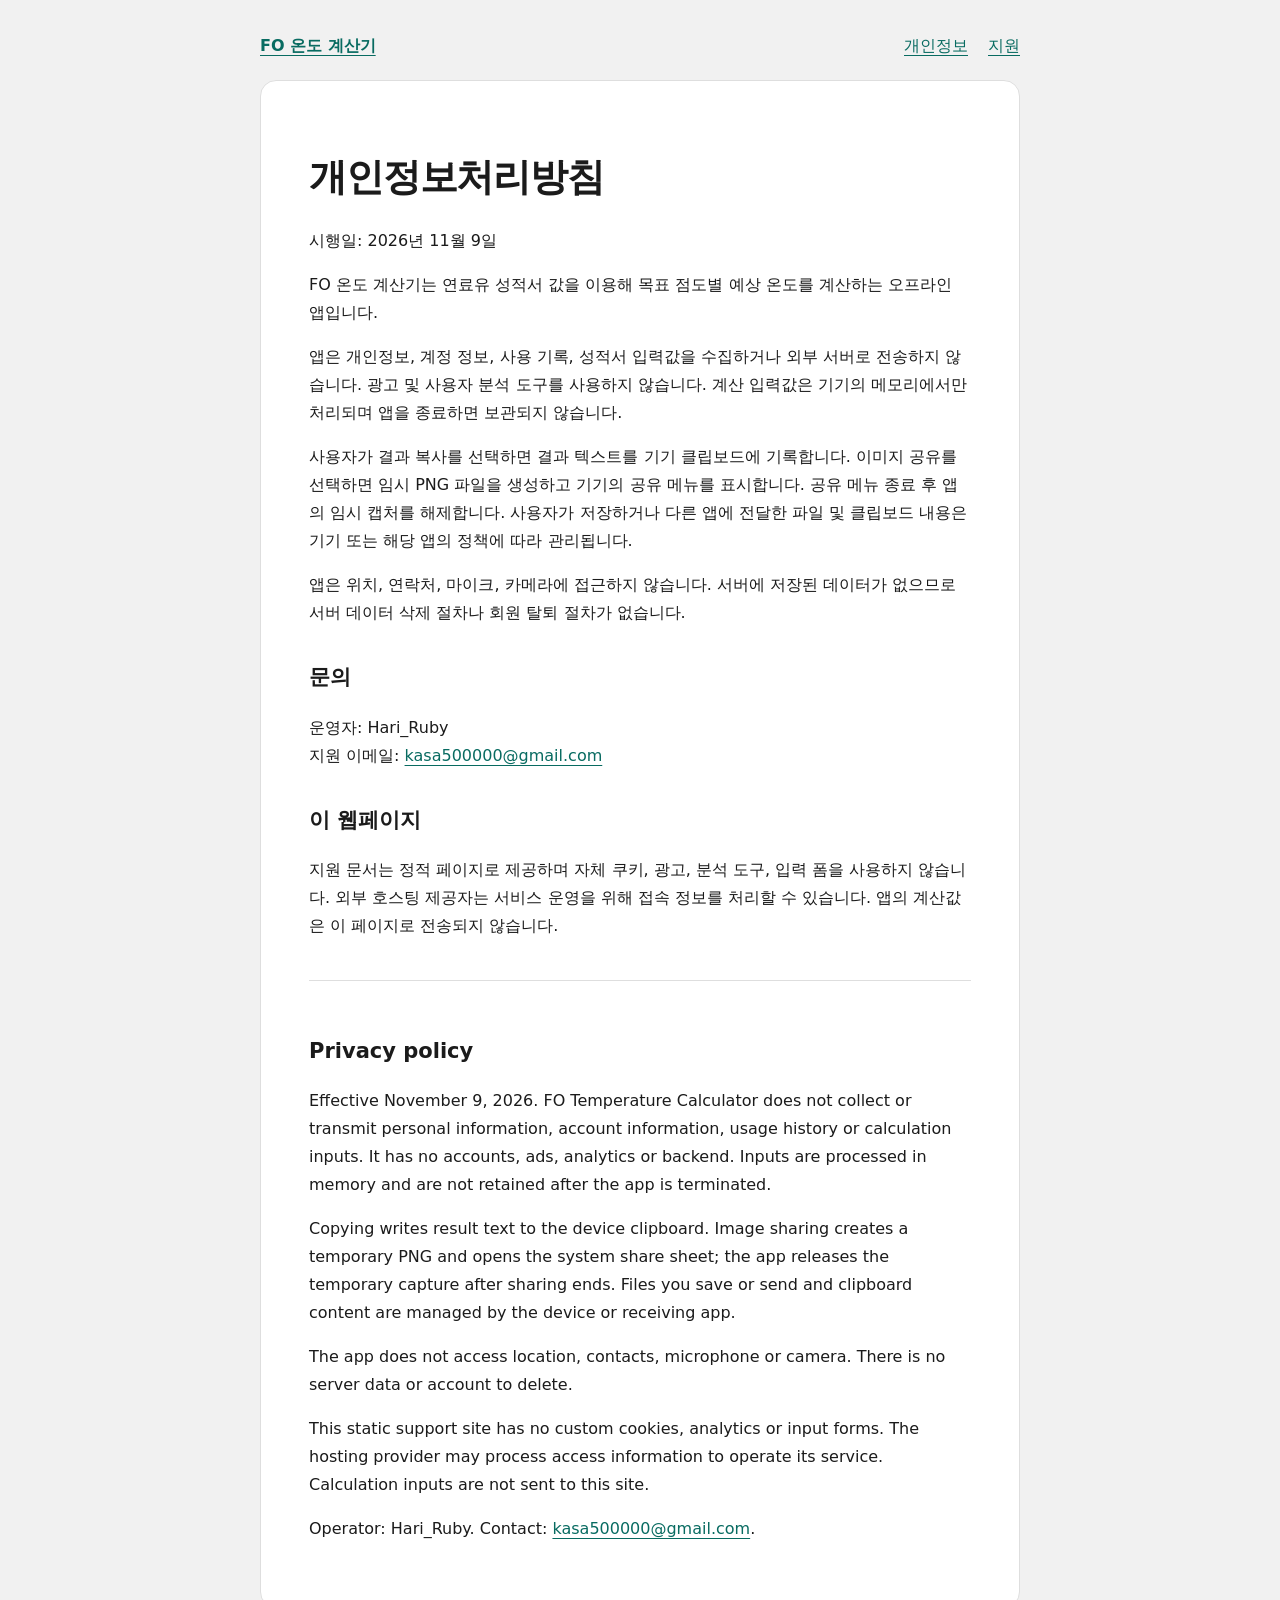
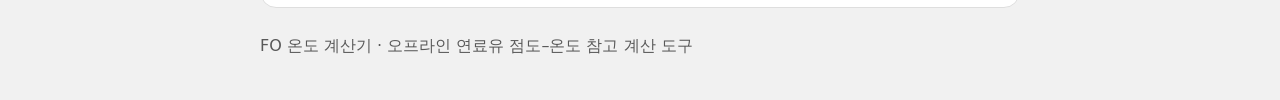
==== privacy/index.html @ a670dcce "Publish FO Calculator privacy and support pages" ====
<!doctype html><html lang="ko"><head><meta charset="utf-8"><meta name="viewport" content="width=device-width,initial-scale=1"><title>개인정보처리방침 · FO 온도 계산기</title><meta name="description" content="FO 온도 계산기의 개인정보처리방침과 사용 안내"><link rel="stylesheet" href="../styles.css"></head><body><header><a href="../index.html"><strong>FO 온도 계산기</strong></a><nav aria-label="주 메뉴"><a href="../privacy/">개인정보</a><a href="../support/">지원</a></nav></header><main><h1>개인정보처리방침</h1><p>시행일: 2026년 11월 9일</p><p>FO 온도 계산기는 연료유 성적서 값을 이용해 목표 점도별 예상 온도를 계산하는 오프라인 앱입니다.</p><p>앱은 개인정보, 계정 정보, 사용 기록, 성적서 입력값을 수집하거나 외부 서버로 전송하지 않습니다. 광고 및 사용자 분석 도구를 사용하지 않습니다. 계산 입력값은 기기의 메모리에서만 처리되며 앱을 종료하면 보관되지 않습니다.</p><p>사용자가 결과 복사를 선택하면 결과 텍스트를 기기 클립보드에 기록합니다. 이미지 공유를 선택하면 임시 PNG 파일을 생성하고 기기의 공유 메뉴를 표시합니다. 공유 메뉴 종료 후 앱의 임시 캡처를 해제합니다. 사용자가 저장하거나 다른 앱에 전달한 파일 및 클립보드 내용은 기기 또는 해당 앱의 정책에 따라 관리됩니다.</p><p>앱은 위치, 연락처, 마이크, 카메라에 접근하지 않습니다. 서버에 저장된 데이터가 없으므로 서버 데이터 삭제 절차나 회원 탈퇴 절차가 없습니다.</p><h2>문의</h2><p>운영자: Hari_Ruby<br>지원 이메일: <a href="mailto:kasa500000@gmail.com">kasa500000@gmail.com</a></p><h2>이 웹페이지</h2><p>지원 문서는 정적 페이지로 제공하며 자체 쿠키, 광고, 분석 도구, 입력 폼을 사용하지 않습니다. 외부 호스팅 제공자는 서비스 운영을 위해 접속 정보를 처리할 수 있습니다. 앱의 계산값은 이 페이지로 전송되지 않습니다.</p><section class="english" lang="en"><h2>Privacy policy</h2><p>Effective November 9, 2026. FO Temperature Calculator does not collect or transmit personal information, account information, usage history or calculation inputs. It has no accounts, ads, analytics or backend. Inputs are processed in memory and are not retained after the app is terminated.</p><p>Copying writes result text to the device clipboard. Image sharing creates a temporary PNG and opens the system share sheet; the app releases the temporary capture after sharing ends. Files you save or send and clipboard content are managed by the device or receiving app.</p><p>The app does not access location, contacts, microphone or camera. There is no server data or account to delete.</p><p>This static support site has no custom cookies, analytics or input forms. The hosting provider may process access information to operate its service. Calculation inputs are not sent to this site.</p><p>Operator: Hari_Ruby. Contact: <a href="mailto:kasa500000@gmail.com">kasa500000@gmail.com</a>.</p></section></main><footer>FO 온도 계산기 · 오프라인 연료유 점도–온도 참고 계산 도구</footer></body></html>
---- styles.css ----
:root{color-scheme:light;font-family:system-ui,-apple-system,BlinkMacSystemFont,"Segoe UI",sans-serif;color:#1b1b1b;background:#f1f1f1;line-height:1.75}*{box-sizing:border-box}body{margin:0}header,main,footer{width:min(760px,calc(100% - 40px));margin:auto}header{padding:32px 0 20px;display:flex;gap:24px;justify-content:space-between;flex-wrap:wrap}nav{display:flex;gap:20px}a{color:#086b61;text-underline-offset:4px}main{background:white;border:1px solid #dedede;border-radius:16px;padding:clamp(24px,5vw,48px)}h1{line-height:1.25;font-size:clamp(28px,5vw,38px);letter-spacing:-.03em}h2{font-size:21px;margin-top:32px}p,li{font-size:16px}small,footer{color:#595959}footer{padding:24px 0 40px}.badge{display:inline-block;background:#e3f2ef;color:#086b61;border-radius:8px;padding:4px 12px;font-size:14px}.english{border-top:1px solid #dedede;margin-top:40px;padding-top:20px}.note{background:#f1f1f1;padding:16px;border-radius:10px}a:focus-visible{outline:3px solid #087c70;outline-offset:4px}
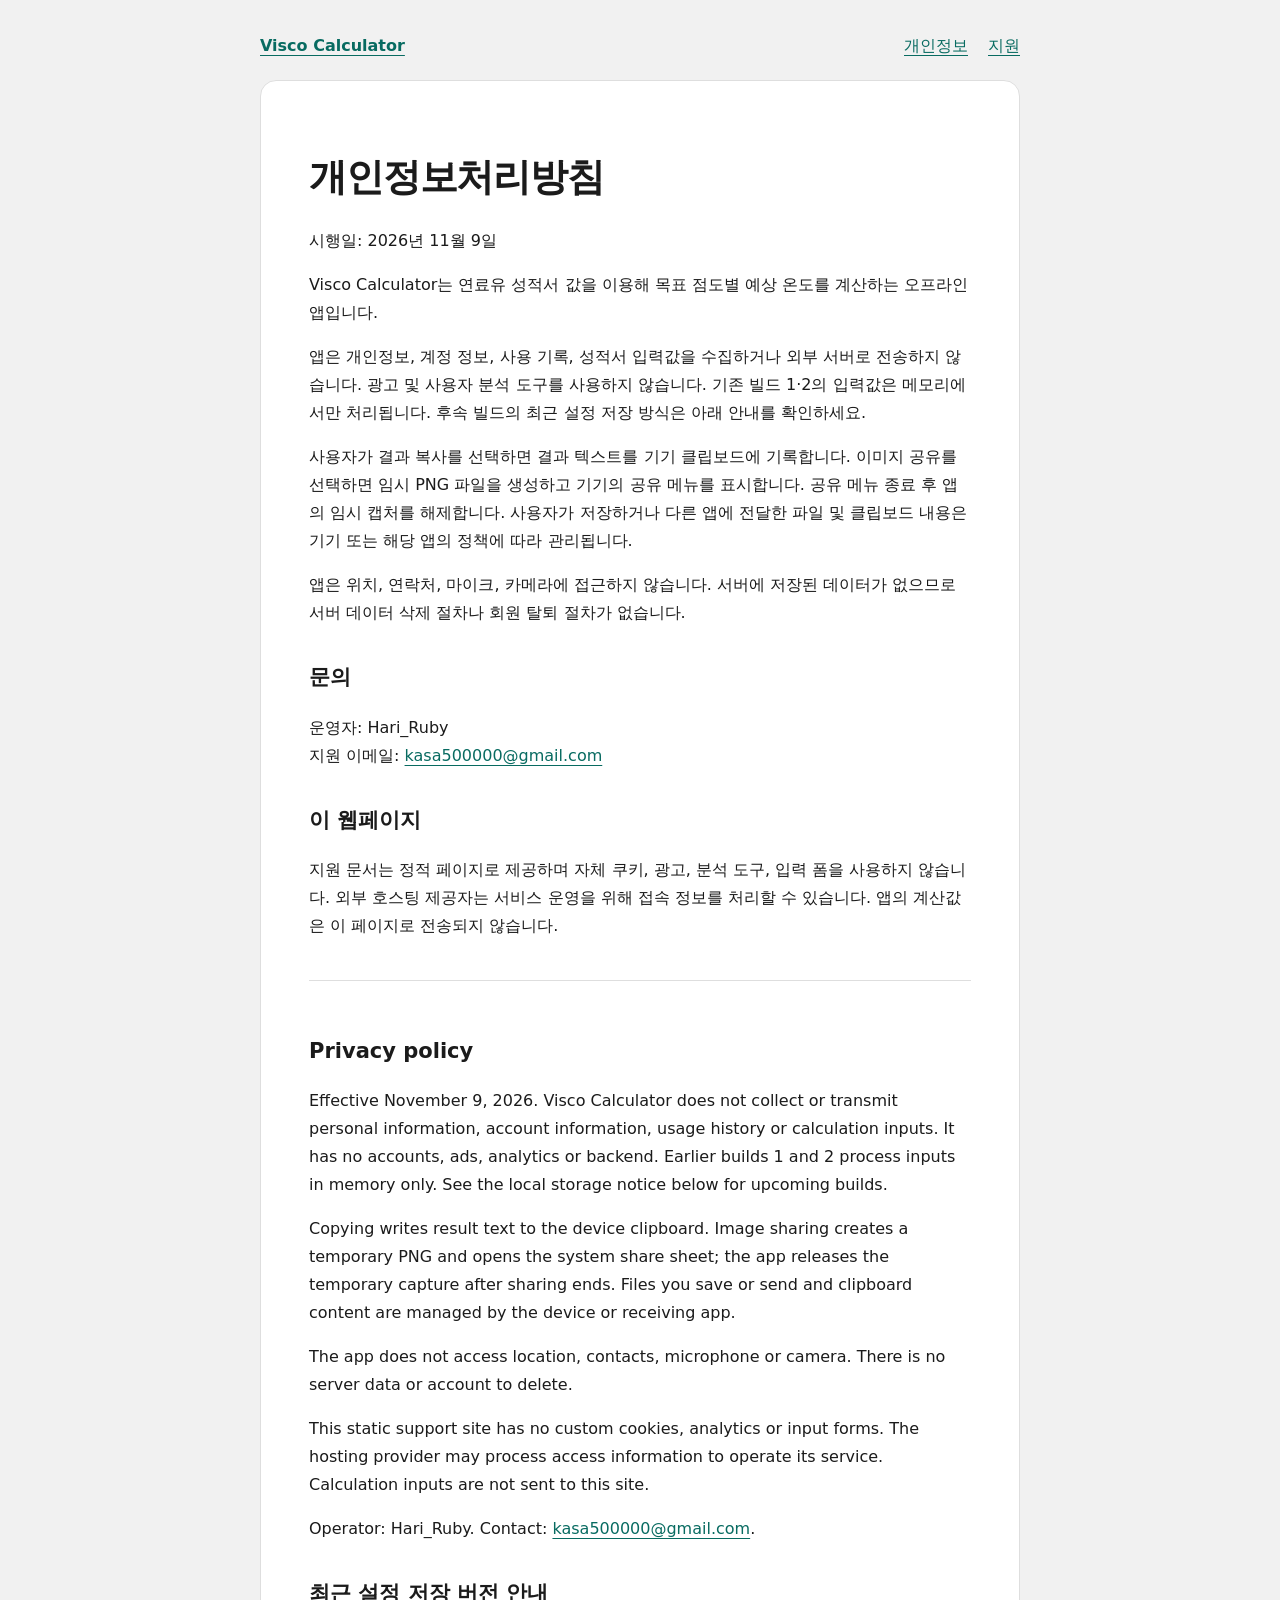
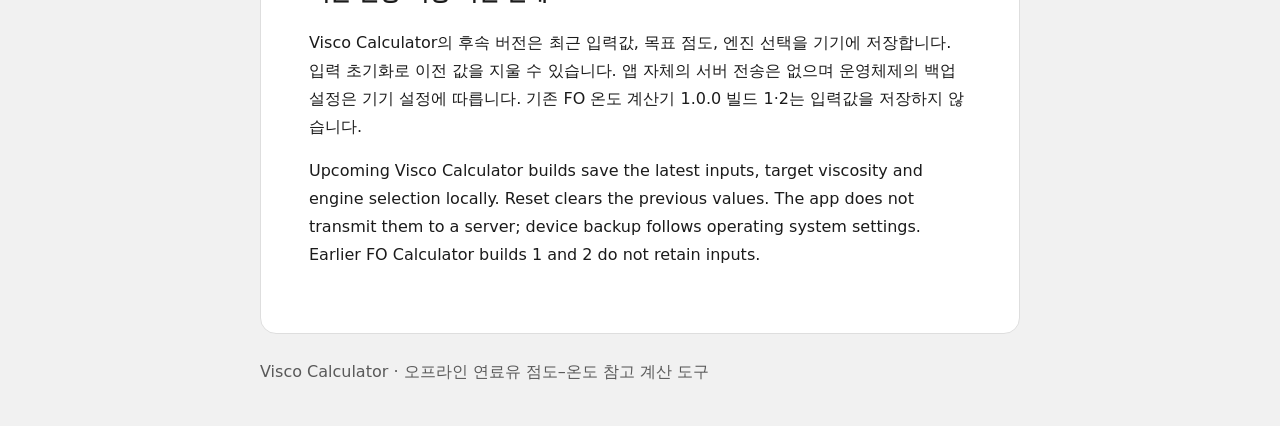
==== commit fd3c3f22: "Document Visco Calculator local preferences and naming" ====
--- a/privacy/index.html
+++ b/privacy/index.html
@@ -1 +1 @@
-<!doctype html><html lang="ko"><head><meta charset="utf-8"><meta name="viewport" content="width=device-width,initial-scale=1"><title>개인정보처리방침 · FO 온도 계산기</title><meta name="description" content="FO 온도 계산기의 개인정보처리방침과 사용 안내"><link rel="stylesheet" href="../styles.css"></head><body><header><a href="../index.html"><strong>FO 온도 계산기</strong></a><nav aria-label="주 메뉴"><a href="../privacy/">개인정보</a><a href="../support/">지원</a></nav></header><main><h1>개인정보처리방침</h1><p>시행일: 2026년 11월 9일</p><p>FO 온도 계산기는 연료유 성적서 값을 이용해 목표 점도별 예상 온도를 계산하는 오프라인 앱입니다.</p><p>앱은 개인정보, 계정 정보, 사용 기록, 성적서 입력값을 수집하거나 외부 서버로 전송하지 않습니다. 광고 및 사용자 분석 도구를 사용하지 않습니다. 계산 입력값은 기기의 메모리에서만 처리되며 앱을 종료하면 보관되지 않습니다.</p><p>사용자가 결과 복사를 선택하면 결과 텍스트를 기기 클립보드에 기록합니다. 이미지 공유를 선택하면 임시 PNG 파일을 생성하고 기기의 공유 메뉴를 표시합니다. 공유 메뉴 종료 후 앱의 임시 캡처를 해제합니다. 사용자가 저장하거나 다른 앱에 전달한 파일 및 클립보드 내용은 기기 또는 해당 앱의 정책에 따라 관리됩니다.</p><p>앱은 위치, 연락처, 마이크, 카메라에 접근하지 않습니다. 서버에 저장된 데이터가 없으므로 서버 데이터 삭제 절차나 회원 탈퇴 절차가 없습니다.</p><h2>문의</h2><p>운영자: Hari_Ruby<br>지원 이메일: <a href="mailto:kasa500000@gmail.com">kasa500000@gmail.com</a></p><h2>이 웹페이지</h2><p>지원 문서는 정적 페이지로 제공하며 자체 쿠키, 광고, 분석 도구, 입력 폼을 사용하지 않습니다. 외부 호스팅 제공자는 서비스 운영을 위해 접속 정보를 처리할 수 있습니다. 앱의 계산값은 이 페이지로 전송되지 않습니다.</p><section class="english" lang="en"><h2>Privacy policy</h2><p>Effective November 9, 2026. FO Temperature Calculator does not collect or transmit personal information, account information, usage history or calculation inputs. It has no accounts, ads, analytics or backend. Inputs are processed in memory and are not retained after the app is terminated.</p><p>Copying writes result text to the device clipboard. Image sharing creates a temporary PNG and opens the system share sheet; the app releases the temporary capture after sharing ends. Files you save or send and clipboard content are managed by the device or receiving app.</p><p>The app does not access location, contacts, microphone or camera. There is no server data or account to delete.</p><p>This static support site has no custom cookies, analytics or input forms. The hosting provider may process access information to operate its service. Calculation inputs are not sent to this site.</p><p>Operator: Hari_Ruby. Contact: <a href="mailto:kasa500000@gmail.com">kasa500000@gmail.com</a>.</p></section></main><footer>FO 온도 계산기 · 오프라인 연료유 점도–온도 참고 계산 도구</footer></body></html>+<!doctype html><html lang="ko"><head><meta charset="utf-8"><meta name="viewport" content="width=device-width,initial-scale=1"><title>개인정보처리방침 · Visco Calculator</title><meta name="description" content="Visco Calculator의 개인정보처리방침과 사용 안내"><link rel="stylesheet" href="../styles.css"></head><body><header><a href="../index.html"><strong>Visco Calculator</strong></a><nav aria-label="주 메뉴"><a href="../privacy/">개인정보</a><a href="../support/">지원</a></nav></header><main><h1>개인정보처리방침</h1><p>시행일: 2026년 11월 9일</p><p>Visco Calculator는 연료유 성적서 값을 이용해 목표 점도별 예상 온도를 계산하는 오프라인 앱입니다.</p><p>앱은 개인정보, 계정 정보, 사용 기록, 성적서 입력값을 수집하거나 외부 서버로 전송하지 않습니다. 광고 및 사용자 분석 도구를 사용하지 않습니다. 기존 빌드 1·2의 입력값은 메모리에서만 처리됩니다. 후속 빌드의 최근 설정 저장 방식은 아래 안내를 확인하세요.</p><p>사용자가 결과 복사를 선택하면 결과 텍스트를 기기 클립보드에 기록합니다. 이미지 공유를 선택하면 임시 PNG 파일을 생성하고 기기의 공유 메뉴를 표시합니다. 공유 메뉴 종료 후 앱의 임시 캡처를 해제합니다. 사용자가 저장하거나 다른 앱에 전달한 파일 및 클립보드 내용은 기기 또는 해당 앱의 정책에 따라 관리됩니다.</p><p>앱은 위치, 연락처, 마이크, 카메라에 접근하지 않습니다. 서버에 저장된 데이터가 없으므로 서버 데이터 삭제 절차나 회원 탈퇴 절차가 없습니다.</p><h2>문의</h2><p>운영자: Hari_Ruby<br>지원 이메일: <a href="mailto:kasa500000@gmail.com">kasa500000@gmail.com</a></p><h2>이 웹페이지</h2><p>지원 문서는 정적 페이지로 제공하며 자체 쿠키, 광고, 분석 도구, 입력 폼을 사용하지 않습니다. 외부 호스팅 제공자는 서비스 운영을 위해 접속 정보를 처리할 수 있습니다. 앱의 계산값은 이 페이지로 전송되지 않습니다.</p><section class="english" lang="en"><h2>Privacy policy</h2><p>Effective November 9, 2026. Visco Calculator does not collect or transmit personal information, account information, usage history or calculation inputs. It has no accounts, ads, analytics or backend. Earlier builds 1 and 2 process inputs in memory only. See the local storage notice below for upcoming builds.</p><p>Copying writes result text to the device clipboard. Image sharing creates a temporary PNG and opens the system share sheet; the app releases the temporary capture after sharing ends. Files you save or send and clipboard content are managed by the device or receiving app.</p><p>The app does not access location, contacts, microphone or camera. There is no server data or account to delete.</p><p>This static support site has no custom cookies, analytics or input forms. The hosting provider may process access information to operate its service. Calculation inputs are not sent to this site.</p><p>Operator: Hari_Ruby. Contact: <a href="mailto:kasa500000@gmail.com">kasa500000@gmail.com</a>.</p></section><section><h2>최근 설정 저장 버전 안내</h2><p>Visco Calculator의 후속 버전은 최근 입력값, 목표 점도, 엔진 선택을 기기에 저장합니다. 입력 초기화로 이전 값을 지울 수 있습니다. 앱 자체의 서버 전송은 없으며 운영체제의 백업 설정은 기기 설정에 따릅니다. 기존 FO 온도 계산기 1.0.0 빌드 1·2는 입력값을 저장하지 않습니다.</p><p lang="en">Upcoming Visco Calculator builds save the latest inputs, target viscosity and engine selection locally. Reset clears the previous values. The app does not transmit them to a server; device backup follows operating system settings. Earlier FO Calculator builds 1 and 2 do not retain inputs.</p></section></main><footer>Visco Calculator · 오프라인 연료유 점도–온도 참고 계산 도구</footer></body></html>
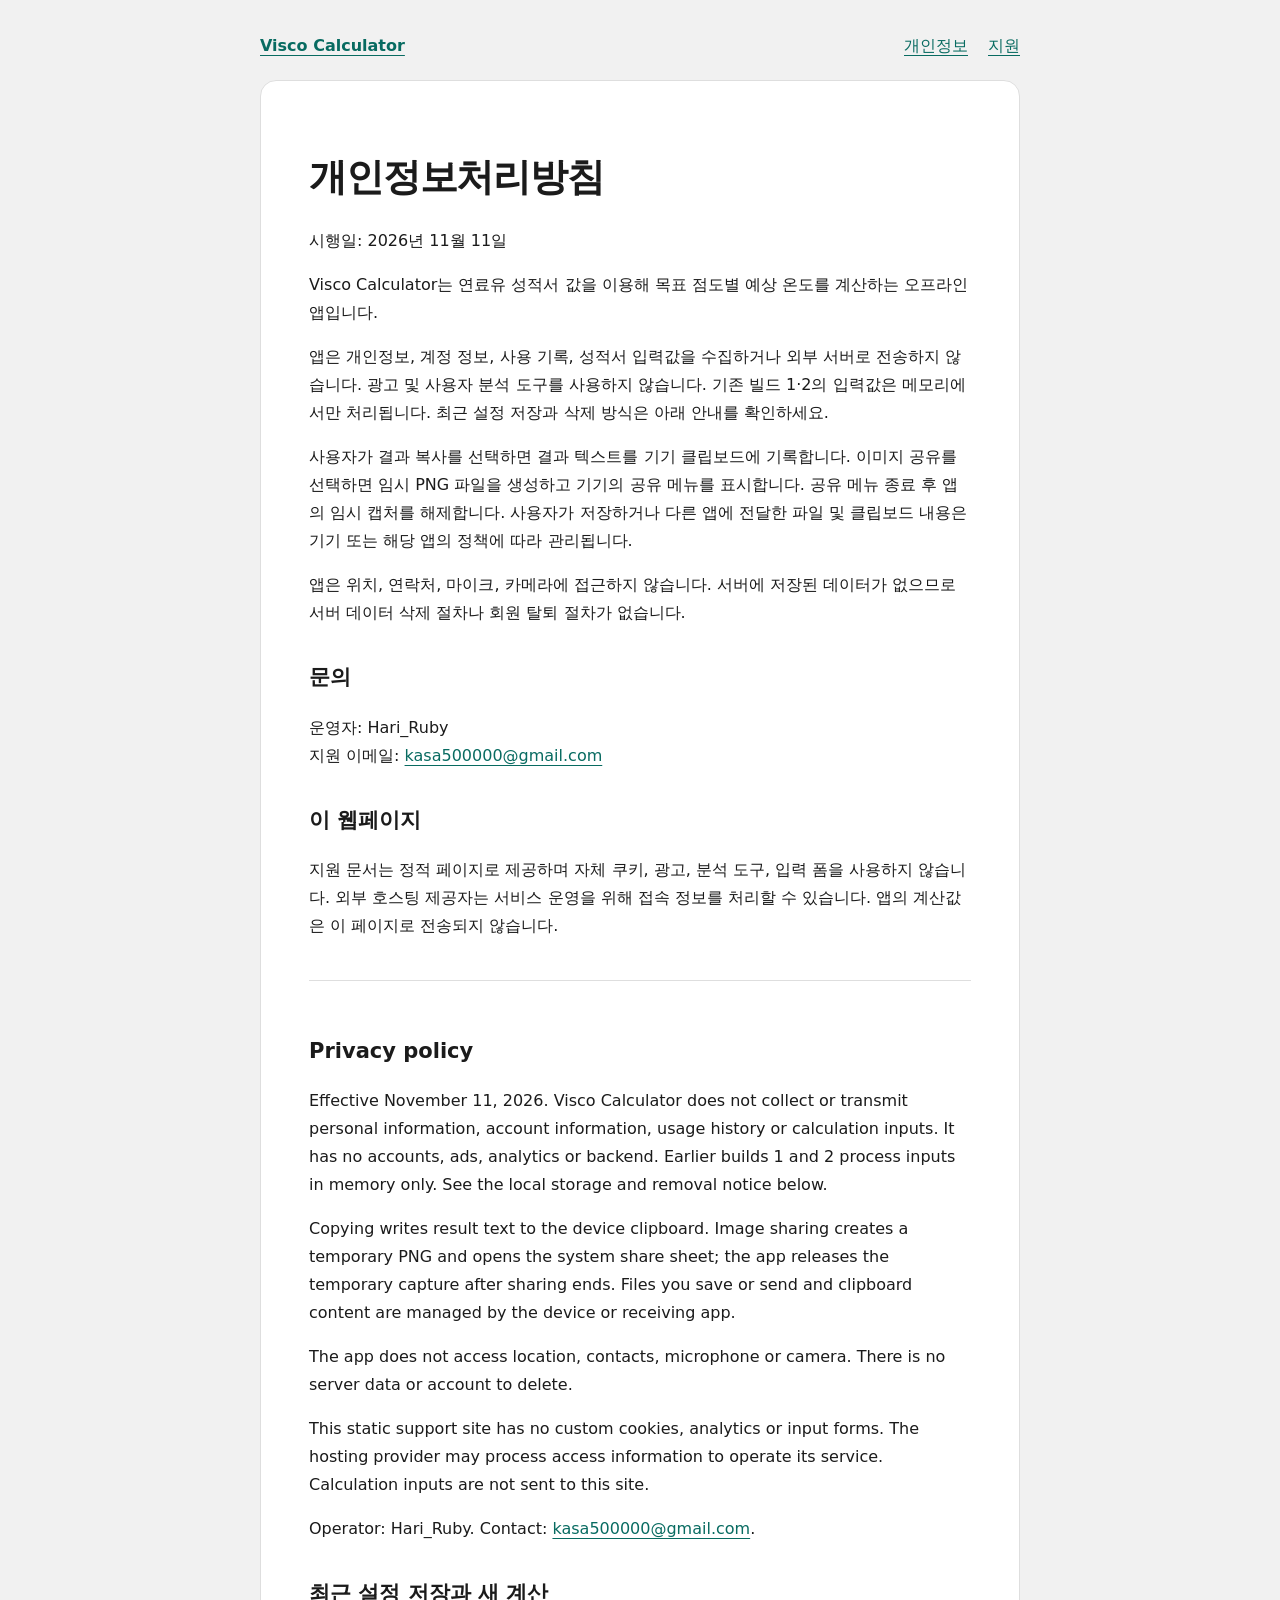
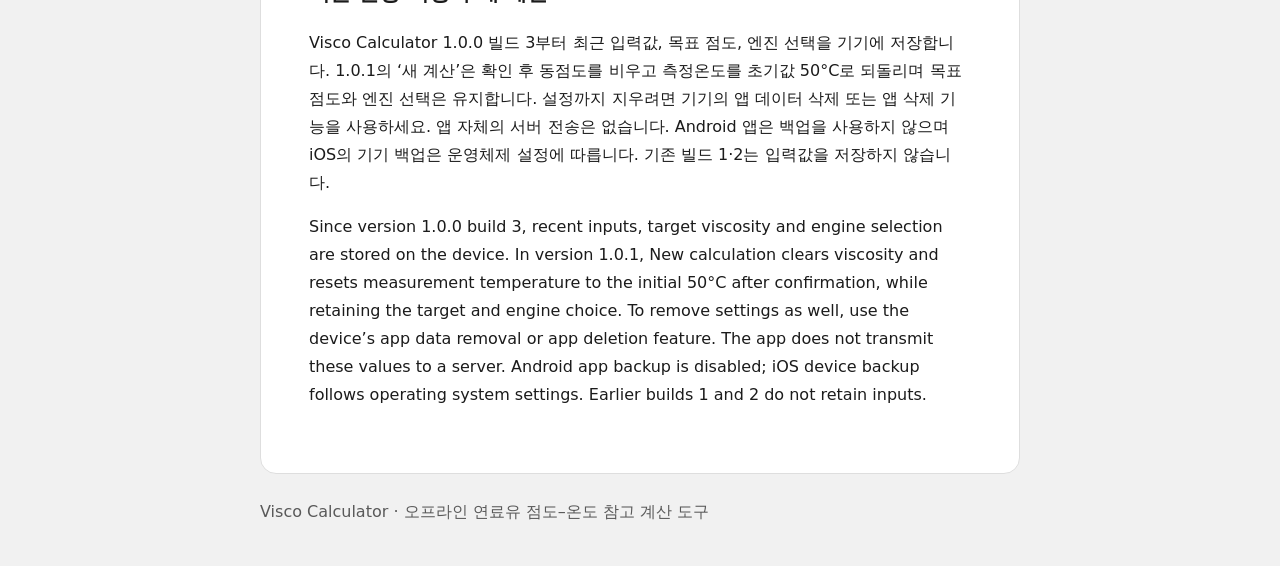
==== commit 34e65652: "Clarify local storage and New calculation behavior in Visco 1.0.1" ====
--- a/privacy/index.html
+++ b/privacy/index.html
@@ -1 +1 @@
-<!doctype html><html lang="ko"><head><meta charset="utf-8"><meta name="viewport" content="width=device-width,initial-scale=1"><title>개인정보처리방침 · Visco Calculator</title><meta name="description" content="Visco Calculator의 개인정보처리방침과 사용 안내"><link rel="stylesheet" href="../styles.css"></head><body><header><a href="../index.html"><strong>Visco Calculator</strong></a><nav aria-label="주 메뉴"><a href="../privacy/">개인정보</a><a href="../support/">지원</a></nav></header><main><h1>개인정보처리방침</h1><p>시행일: 2026년 11월 9일</p><p>Visco Calculator는 연료유 성적서 값을 이용해 목표 점도별 예상 온도를 계산하는 오프라인 앱입니다.</p><p>앱은 개인정보, 계정 정보, 사용 기록, 성적서 입력값을 수집하거나 외부 서버로 전송하지 않습니다. 광고 및 사용자 분석 도구를 사용하지 않습니다. 기존 빌드 1·2의 입력값은 메모리에서만 처리됩니다. 후속 빌드의 최근 설정 저장 방식은 아래 안내를 확인하세요.</p><p>사용자가 결과 복사를 선택하면 결과 텍스트를 기기 클립보드에 기록합니다. 이미지 공유를 선택하면 임시 PNG 파일을 생성하고 기기의 공유 메뉴를 표시합니다. 공유 메뉴 종료 후 앱의 임시 캡처를 해제합니다. 사용자가 저장하거나 다른 앱에 전달한 파일 및 클립보드 내용은 기기 또는 해당 앱의 정책에 따라 관리됩니다.</p><p>앱은 위치, 연락처, 마이크, 카메라에 접근하지 않습니다. 서버에 저장된 데이터가 없으므로 서버 데이터 삭제 절차나 회원 탈퇴 절차가 없습니다.</p><h2>문의</h2><p>운영자: Hari_Ruby<br>지원 이메일: <a href="mailto:kasa500000@gmail.com">kasa500000@gmail.com</a></p><h2>이 웹페이지</h2><p>지원 문서는 정적 페이지로 제공하며 자체 쿠키, 광고, 분석 도구, 입력 폼을 사용하지 않습니다. 외부 호스팅 제공자는 서비스 운영을 위해 접속 정보를 처리할 수 있습니다. 앱의 계산값은 이 페이지로 전송되지 않습니다.</p><section class="english" lang="en"><h2>Privacy policy</h2><p>Effective November 9, 2026. Visco Calculator does not collect or transmit personal information, account information, usage history or calculation inputs. It has no accounts, ads, analytics or backend. Earlier builds 1 and 2 process inputs in memory only. See the local storage notice below for upcoming builds.</p><p>Copying writes result text to the device clipboard. Image sharing creates a temporary PNG and opens the system share sheet; the app releases the temporary capture after sharing ends. Files you save or send and clipboard content are managed by the device or receiving app.</p><p>The app does not access location, contacts, microphone or camera. There is no server data or account to delete.</p><p>This static support site has no custom cookies, analytics or input forms. The hosting provider may process access information to operate its service. Calculation inputs are not sent to this site.</p><p>Operator: Hari_Ruby. Contact: <a href="mailto:kasa500000@gmail.com">kasa500000@gmail.com</a>.</p></section><section><h2>최근 설정 저장 버전 안내</h2><p>Visco Calculator의 후속 버전은 최근 입력값, 목표 점도, 엔진 선택을 기기에 저장합니다. 입력 초기화로 이전 값을 지울 수 있습니다. 앱 자체의 서버 전송은 없으며 운영체제의 백업 설정은 기기 설정에 따릅니다. 기존 FO 온도 계산기 1.0.0 빌드 1·2는 입력값을 저장하지 않습니다.</p><p lang="en">Upcoming Visco Calculator builds save the latest inputs, target viscosity and engine selection locally. Reset clears the previous values. The app does not transmit them to a server; device backup follows operating system settings. Earlier FO Calculator builds 1 and 2 do not retain inputs.</p></section></main><footer>Visco Calculator · 오프라인 연료유 점도–온도 참고 계산 도구</footer></body></html>+<!doctype html><html lang="ko"><head><meta charset="utf-8"><meta name="viewport" content="width=device-width,initial-scale=1"><title>개인정보처리방침 · Visco Calculator</title><meta name="description" content="Visco Calculator의 개인정보처리방침과 사용 안내"><link rel="stylesheet" href="../styles.css"></head><body><header><a href="../index.html"><strong>Visco Calculator</strong></a><nav aria-label="주 메뉴"><a href="../privacy/">개인정보</a><a href="../support/">지원</a></nav></header><main><h1>개인정보처리방침</h1><p>시행일: 2026년 11월 11일</p><p>Visco Calculator는 연료유 성적서 값을 이용해 목표 점도별 예상 온도를 계산하는 오프라인 앱입니다.</p><p>앱은 개인정보, 계정 정보, 사용 기록, 성적서 입력값을 수집하거나 외부 서버로 전송하지 않습니다. 광고 및 사용자 분석 도구를 사용하지 않습니다. 기존 빌드 1·2의 입력값은 메모리에서만 처리됩니다. 최근 설정 저장과 삭제 방식은 아래 안내를 확인하세요.</p><p>사용자가 결과 복사를 선택하면 결과 텍스트를 기기 클립보드에 기록합니다. 이미지 공유를 선택하면 임시 PNG 파일을 생성하고 기기의 공유 메뉴를 표시합니다. 공유 메뉴 종료 후 앱의 임시 캡처를 해제합니다. 사용자가 저장하거나 다른 앱에 전달한 파일 및 클립보드 내용은 기기 또는 해당 앱의 정책에 따라 관리됩니다.</p><p>앱은 위치, 연락처, 마이크, 카메라에 접근하지 않습니다. 서버에 저장된 데이터가 없으므로 서버 데이터 삭제 절차나 회원 탈퇴 절차가 없습니다.</p><h2>문의</h2><p>운영자: Hari_Ruby<br>지원 이메일: <a href="mailto:kasa500000@gmail.com">kasa500000@gmail.com</a></p><h2>이 웹페이지</h2><p>지원 문서는 정적 페이지로 제공하며 자체 쿠키, 광고, 분석 도구, 입력 폼을 사용하지 않습니다. 외부 호스팅 제공자는 서비스 운영을 위해 접속 정보를 처리할 수 있습니다. 앱의 계산값은 이 페이지로 전송되지 않습니다.</p><section class="english" lang="en"><h2>Privacy policy</h2><p>Effective November 11, 2026. Visco Calculator does not collect or transmit personal information, account information, usage history or calculation inputs. It has no accounts, ads, analytics or backend. Earlier builds 1 and 2 process inputs in memory only. See the local storage and removal notice below.</p><p>Copying writes result text to the device clipboard. Image sharing creates a temporary PNG and opens the system share sheet; the app releases the temporary capture after sharing ends. Files you save or send and clipboard content are managed by the device or receiving app.</p><p>The app does not access location, contacts, microphone or camera. There is no server data or account to delete.</p><p>This static support site has no custom cookies, analytics or input forms. The hosting provider may process access information to operate its service. Calculation inputs are not sent to this site.</p><p>Operator: Hari_Ruby. Contact: <a href="mailto:kasa500000@gmail.com">kasa500000@gmail.com</a>.</p></section><section><h2>최근 설정 저장과 새 계산</h2><p>Visco Calculator 1.0.0 빌드 3부터 최근 입력값, 목표 점도, 엔진 선택을 기기에 저장합니다. 1.0.1의 ‘새 계산’은 확인 후 동점도를 비우고 측정온도를 초기값 50°C로 되돌리며 목표 점도와 엔진 선택은 유지합니다. 설정까지 지우려면 기기의 앱 데이터 삭제 또는 앱 삭제 기능을 사용하세요. 앱 자체의 서버 전송은 없습니다. Android 앱은 백업을 사용하지 않으며 iOS의 기기 백업은 운영체제 설정에 따릅니다. 기존 빌드 1·2는 입력값을 저장하지 않습니다.</p><p lang="en">Since version 1.0.0 build 3, recent inputs, target viscosity and engine selection are stored on the device. In version 1.0.1, New calculation clears viscosity and resets measurement temperature to the initial 50°C after confirmation, while retaining the target and engine choice. To remove settings as well, use the device’s app data removal or app deletion feature. The app does not transmit these values to a server. Android app backup is disabled; iOS device backup follows operating system settings. Earlier builds 1 and 2 do not retain inputs.</p></section></main><footer>Visco Calculator · 오프라인 연료유 점도–온도 참고 계산 도구</footer></body></html>
